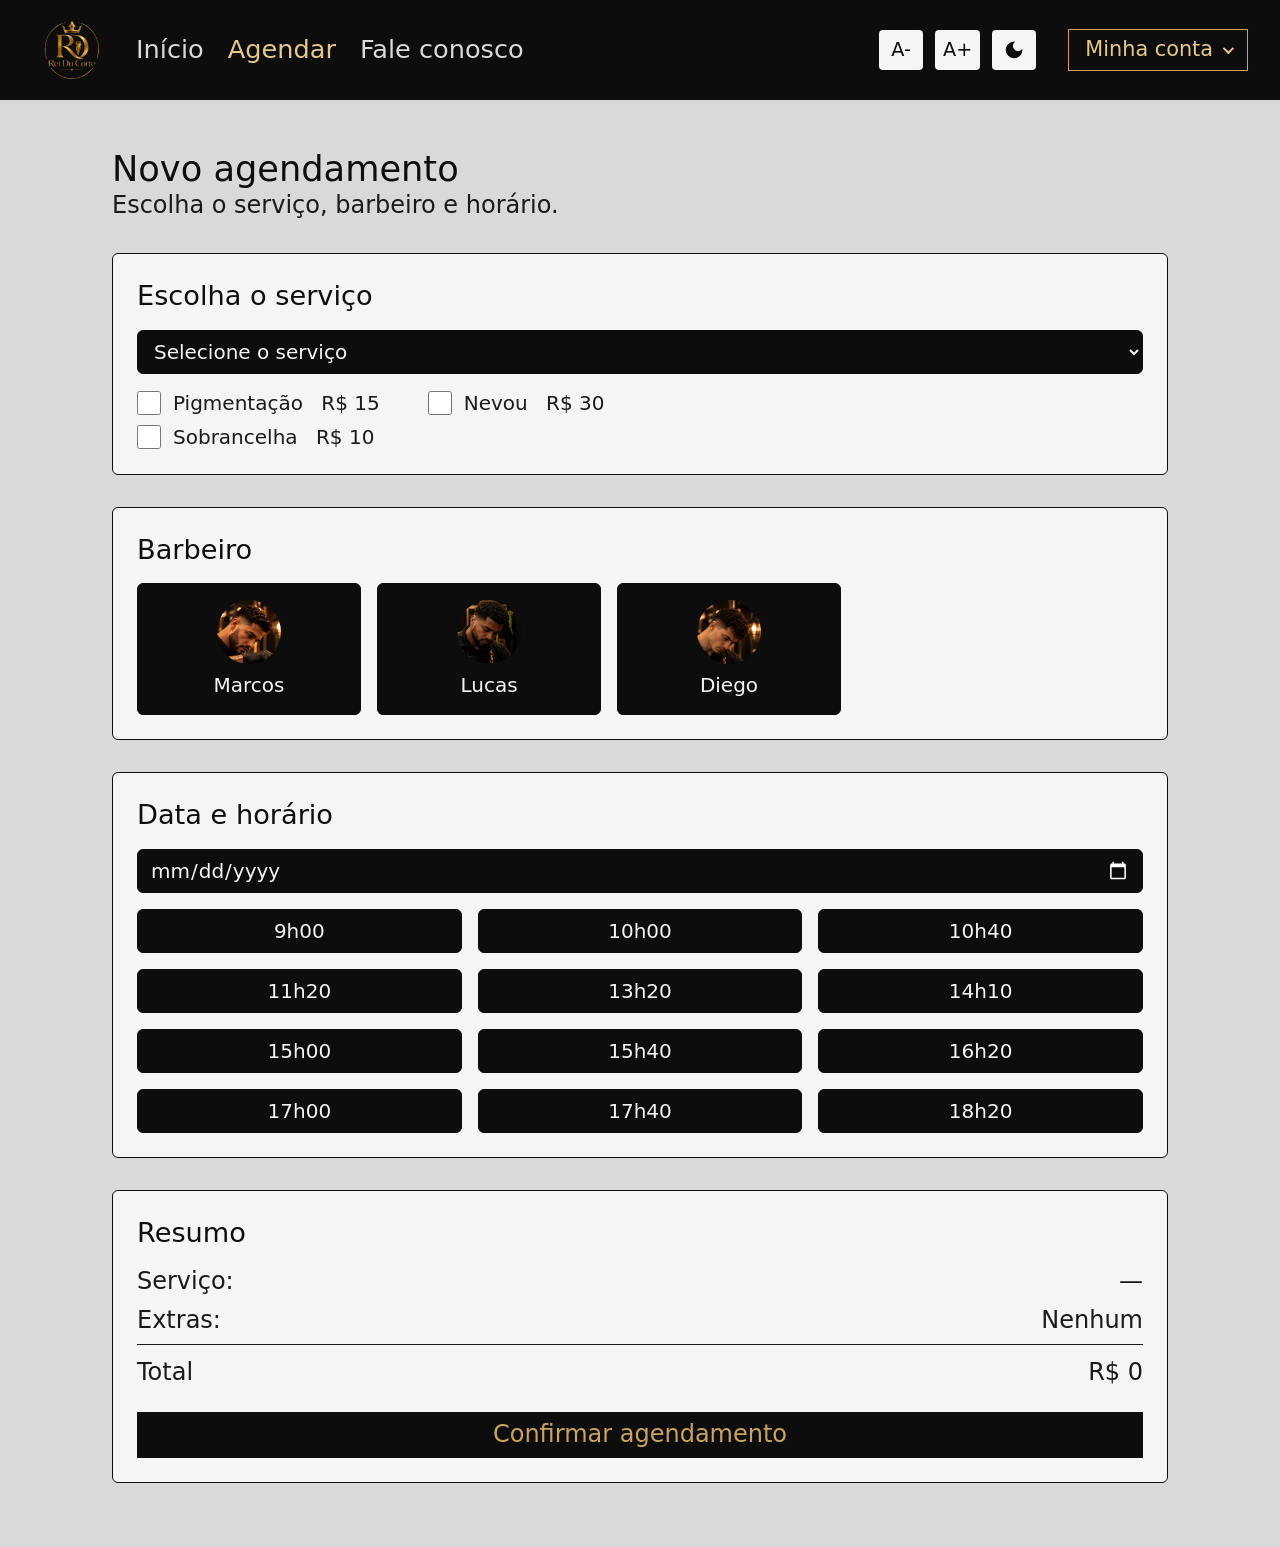
==== ReiDuCorte/agendamento.html @ 1daedd52 "Agendamento criado" ====
<!DOCTYPE html>

<!--
  CONTRATO PARA O JAVASCRIPT (js/script.js)
  Tema, fonte e persistência: mesmo contrato das outras páginas (data-tema e --escala na
  tag <html>, tema e escala no localStorage). Botões: #btn-menos, #btn-mais e #btn-tema.
  PROTEÇÃO: sem sessão, redirecionar para login.html.
  CABEÇALHO: mesmo contrato do dashboard (#usuario-nome, #usuario-logout; fechar o menu
  removendo o atributo "open" do <details>). IDs PROPOSTOS: confirmar com o colega.

  FORMULÁRIO <form id="form-agendamento" method="post"> (sem "action" de propósito)
  - Serviço ou combo: <select id="servico">. Cada <option> tem data-nome e data-preco.
  - Extras (opcionais): checkboxes name="extras" (#extra-pigmentacao, #extra-sobrancelha,
    #extra-nevou), com data-nome e data-preco.
  - Barbeiro: radios name="barbeiro" (value: marcos, lucas, diego).
  - Data: <input type="date" id="data">. O "min" (hoje) só o JS consegue colocar. O contato
    do site diz "Seg a Sáb": domingos ficam por conta do JS.
  - Horário: 12 radios name="horario" (value "09:00", "10:00"... ) numa grade de 3x4.
  - RESUMO: #resumo-servico (reserva "—"), #resumo-extras (reserva "Nenhum") e #resumo-total
    (reserva "R$ 0", com aria-live). Total = preço do serviço/combo + preço de cada extra.

  DISPONIBILIDADE: ao mudar o barbeiro ou a data, atualizar os horários (ocupados com o
  atributo "disabled") e DESMARCAR o horário escolhido. Sugestão: deixar todos desabilitados
  até haver barbeiro e data. No HTML, todos nascem habilitados.

  CONFIRMAR: validar serviço, barbeiro, data e horário (extras são opcionais); conferir de
  novo a disponibilidade; salvar no localStorage associado à conta conectada ANTES de
  redirecionar para dashboard.html. Chave e formato do registro: a combinar com o colega.
  ATENÇÃO: com "required", o navegador mostra o balão dele antes do submit chegar ao JS
  (adicione "novalidate" no <form> para controlar as mensagens). O desenho não prevê um
  lugar para mensagens de erro. Limite: dados e disponibilidade existem só naquele navegador.
  ATIVAR: descomentar a tag <script> no final do <body>.
-->

<html lang="pt-BR" data-tema="light">
<head>
  <meta charset="UTF-8">
  <meta name="viewport" content="width=device-width, initial-scale=1.0">
  <title>Novo agendamento — Rei Du Corte</title>
  <!-- A ORDEM IMPORTA: global.css → topo.css (cabeçalho) → css da página -->
  <link rel="stylesheet" href="css/global.css">
  <link rel="stylesheet" href="css/topo.css">
  <link rel="stylesheet" href="css/agendamento.css">
</head>
<body>

  <header class="topo">
    <a href="dashboard.html" class="topo__logo">
      <img src="img/logobarbearia.png" alt="Rei Du Corte — ir para o início" width="217" height="217">
    </a>
    <nav class="topo__menu" aria-label="Menu principal">
      <a href="dashboard.html">Início</a>
      <a href="agendamento.html" aria-current="page">Agendar</a>
      <a href="fale-conosco.html">Fale conosco</a>
    </nav>
    <div class="topo__acoes">
      <div class="acessibilidade" role="group" aria-label="Acessibilidade">
        <button type="button" id="btn-menos" class="btn-acess" aria-label="Diminuir fonte">A-</button>
        <button type="button" id="btn-mais" class="btn-acess" aria-label="Aumentar fonte">A+</button>
        <button type="button" id="btn-tema" class="btn-acess" aria-label="Alternar tema claro/escuro">
          <svg class="icone-lua" viewBox="0 0 24 24" aria-hidden="true" focusable="false"><path d="M21 12.79A9 9 0 1 1 11.21 3 7 7 0 0 0 21 12.79z"/></svg>
          <svg class="icone-sol" viewBox="0 0 24 24" aria-hidden="true" focusable="false"><circle cx="12" cy="12" r="5"/><path d="M12 1v2M12 21v2M4.22 4.22l1.42 1.42M18.36 18.36l1.42 1.42M1 12h2M21 12h2M4.22 19.78l1.42-1.42M18.36 5.64l1.42-1.42"/></svg>
        </button>
      </div>
      <details class="topo__usuario">
        <summary><span class="topo__nome" id="usuario-nome">Minha conta</span></summary>
        <button type="button" id="usuario-logout" class="topo__logout">Logout</button>
      </details>
    </div>
  </header>

  <main class="agendamento">
    <section class="agendamento__intro">
      <h1>Novo agendamento</h1>
      <p>Escolha o serviço, barbeiro e horário.</p>
    </section>

    <form id="form-agendamento" method="post">

      <!-- 1. Serviço e extras -->
      <section class="agendamento__bloco" aria-labelledby="titulo-servico">
        <h2 id="titulo-servico">Escolha o serviço</h2>
        <select id="servico" name="servico" aria-labelledby="titulo-servico" required>
          <option value="">Selecione o serviço</option>
          <optgroup label="Serviços">
            <option value="corte-simples" data-nome="Corte simples" data-preco="30">Corte simples — R$ 30</option>
            <option value="corte-disfarcado" data-nome="Corte disfarçado" data-preco="40">Corte disfarçado — R$ 40</option>
            <option value="corte-simples-infantil" data-nome="Corte simples infantil" data-preco="25">Corte simples infantil — R$ 25</option>
            <option value="corte-disfarcado-infantil" data-nome="Corte disfarçado infantil" data-preco="35">Corte disfarçado infantil — R$ 35</option>
            <option value="barba" data-nome="Barba" data-preco="20">Barba — R$ 20</option>
          </optgroup>
          <optgroup label="Combos">
            <option value="combo-corte-simples-barba" data-nome="Combo: corte simples + barba" data-preco="45">Combo: corte simples + barba — R$ 45</option>
            <option value="combo-corte-disfarcado-barba" data-nome="Combo: corte disfarçado + barba" data-preco="55">Combo: corte disfarçado + barba — R$ 55</option>
            <option value="combo-corte-simples-infantil" data-nome="Combo: corte simples + infantil" data-preco="50">Combo: corte simples + infantil — R$ 50</option>
            <option value="combo-corte-disfarcado-infantil" data-nome="Combo: corte disfarçado + infantil" data-preco="60">Combo: corte disfarçado + infantil — R$ 60</option>
          </optgroup>
        </select>

        <fieldset class="agendamento__extras">
          <legend class="agendamento__oculto">Extras (opcionais)</legend>
          <div>
            <input type="checkbox" id="extra-pigmentacao" name="extras" value="pigmentacao" data-nome="Pigmentação" data-preco="15">
            <label for="extra-pigmentacao">Pigmentação <span class="agendamento__preco">R$ 15</span></label>
          </div>
          <div>
            <input type="checkbox" id="extra-sobrancelha" name="extras" value="sobrancelha" data-nome="Sobrancelha" data-preco="10">
            <label for="extra-sobrancelha">Sobrancelha <span class="agendamento__preco">R$ 10</span></label>
          </div>
          <div>
            <input type="checkbox" id="extra-nevou" name="extras" value="nevou" data-nome="Nevou" data-preco="30">
            <label for="extra-nevou">Nevou <span class="agendamento__preco">R$ 30</span></label>
          </div>
        </fieldset>
      </section>

      <!-- 2. Barbeiro (radios escondidos; o <label> é o cartão) -->
      <section class="agendamento__bloco" aria-labelledby="titulo-barbeiro">
        <h2 id="titulo-barbeiro">Barbeiro</h2>
        <div class="agendamento__barbeiros" role="radiogroup" aria-labelledby="titulo-barbeiro">
          <input type="radio" id="barbeiro-marcos" name="barbeiro" value="marcos" class="agendamento__radio" required>
          <label for="barbeiro-marcos" class="agendamento__barbeiro"><img class="agendamento__foto" src="img/marcos-agend.jpg" alt="" width="64" height="64">Marcos</label>
          <input type="radio" id="barbeiro-lucas" name="barbeiro" value="lucas" class="agendamento__radio">
          <label for="barbeiro-lucas" class="agendamento__barbeiro"><img class="agendamento__foto" src="img/lucas-agend.jpg" alt="" width="64" height="64">Lucas</label>
          <input type="radio" id="barbeiro-diego" name="barbeiro" value="diego" class="agendamento__radio">
          <label for="barbeiro-diego" class="agendamento__barbeiro"><img class="agendamento__foto" src="img/diego-agend.jpg" alt="" width="64" height="64">Diego</label>
        </div>
      </section>

      <!-- 3. Data e horário -->
      <section class="agendamento__bloco" aria-labelledby="titulo-data">
        <h2 id="titulo-data">Data e horário</h2>
        <label for="data" class="agendamento__oculto">Data</label>
        <input type="date" id="data" name="data" required>

        <fieldset class="agendamento__horarios">
          <legend class="agendamento__oculto">Horário</legend>
          <input type="radio" id="h0900" name="horario" value="09:00" class="agendamento__radio" required><label for="h0900" class="agendamento__horario">9h00</label>
          <input type="radio" id="h1000" name="horario" value="10:00" class="agendamento__radio"><label for="h1000" class="agendamento__horario">10h00</label>
          <input type="radio" id="h1040" name="horario" value="10:40" class="agendamento__radio"><label for="h1040" class="agendamento__horario">10h40</label>
          <input type="radio" id="h1120" name="horario" value="11:20" class="agendamento__radio"><label for="h1120" class="agendamento__horario">11h20</label>
          <input type="radio" id="h1320" name="horario" value="13:20" class="agendamento__radio"><label for="h1320" class="agendamento__horario">13h20</label>
          <input type="radio" id="h1410" name="horario" value="14:10" class="agendamento__radio"><label for="h1410" class="agendamento__horario">14h10</label>
          <input type="radio" id="h1500" name="horario" value="15:00" class="agendamento__radio"><label for="h1500" class="agendamento__horario">15h00</label>
          <input type="radio" id="h1540" name="horario" value="15:40" class="agendamento__radio"><label for="h1540" class="agendamento__horario">15h40</label>
          <input type="radio" id="h1620" name="horario" value="16:20" class="agendamento__radio"><label for="h1620" class="agendamento__horario">16h20</label>
          <input type="radio" id="h1700" name="horario" value="17:00" class="agendamento__radio"><label for="h1700" class="agendamento__horario">17h00</label>
          <input type="radio" id="h1740" name="horario" value="17:40" class="agendamento__radio"><label for="h1740" class="agendamento__horario">17h40</label>
          <input type="radio" id="h1820" name="horario" value="18:20" class="agendamento__radio"><label for="h1820" class="agendamento__horario">18h20</label>
        </fieldset>
      </section>

      <!-- 4. Resumo e confirmação -->
      <section class="agendamento__bloco" aria-labelledby="titulo-resumo">
        <h2 id="titulo-resumo">Resumo</h2>
        <dl class="agendamento__resumo">
          <div><dt>Serviço:</dt><dd id="resumo-servico">—</dd></div>
          <div><dt>Extras:</dt><dd id="resumo-extras">Nenhum</dd></div>
          <div class="agendamento__total"><dt>Total</dt><dd id="resumo-total" aria-live="polite">R$ 0</dd></div>
        </dl>
        <button type="submit" class="btn btn--escuro agendamento__confirmar">Confirmar agendamento</button>
      </section>

    </form>
  </main>

  <!-- <script src="js/script.js" defer></script> -->
</body>
</html>
---- ReiDuCorte/css/global.css ----
:root {
  --cinza: #d9d9d9; 
  --preto: #0d0d0d;
  --escuro: #1a1a1a;
  --branco: #f5f5f5;
  --dourado: #c9a45a;
  --dourado-claro: #e5c98b;
 
  
  --escala: 1;
 

  --fundo-pagina: var(--cinza);  
  --texto: var(--escuro);         
  --titulo: var(--preto);         
  --card-fundo: var(--branco);     
  --card-titulo: var(--preto);    
  --card-texto: var(--escuro);
  
  --topo-fundo: var(--preto);
  --topo-link: var(--cinza);
}
 
 
html[data-tema="dark"] {
  color-scheme: dark;
 
  --fundo-pagina: var(--preto);
  --texto: var(--branco);
  --titulo: var(--cinza);
  --card-fundo: var(--escuro);
  --card-titulo: var(--cinza);
  --card-texto: var(--branco);

  --topo-fundo: var(--escuro);
  --topo-link: var(--dourado-claro);
}
 
 
*, *::before, *::after { box-sizing: border-box; }
 
html {
  scroll-behavior: smooth;
  font-size: calc(16px * var(--escala, 1));  
}
 
body {
  margin: 0;
  font-family: "Segoe UI", system-ui, -apple-system, Arial, sans-serif;
  background: var(--fundo-pagina);
  color: var(--texto);
  line-height: 1.3;
  overflow-wrap: break-word;
}
 
img { max-width: 100%; height: auto; display: block; }
 

:focus-visible {
  outline: 3px solid var(--dourado);
  outline-offset: 3px;
}
 

@media (max-width: 600px) {
  html { font-size: calc(15px * var(--escala, 1)); }
}
 
 
.btn-acess {
  display: flex;
  align-items: center;
  justify-content: center;
  min-width: 44px;
  height: 40px;
  padding: 0 8px;
  border: 0;
  border-radius: 4px;
  background: var(--branco);
  color: var(--preto);
  font: inherit;
  font-size: 19.2px;
  cursor: pointer;
}
 
.btn-acess:hover { background: var(--dourado); }
 
.btn-acess svg {
  width: 20px;
  height: 20px;
  fill: currentColor;
  stroke: currentColor;
  stroke-width: 2;
  stroke-linecap: round;
}
 

.icone-sol { display: none; }
html[data-tema="dark"] .icone-lua { display: none; }
html[data-tema="dark"] .icone-sol { display: block; }

.btn {
  display: inline-block;
  text-decoration: none;
  font: inherit;
  font-size: 1.5rem;
  cursor: pointer;
  padding: 2px 20px;
  border: 1px solid var(--preto);
}
 
.btn--escuro {
  background: var(--preto);
  color: var(--dourado);
}
.btn--escuro:hover { background: var(--dourado); color: var(--preto); }
 
.btn--contorno {
  background: transparent;
  color: var(--preto);
}
.btn--contorno:hover { background: var(--preto); color: var(--cinza); }
 

html[data-tema="dark"] .btn--escuro {
  background: var(--cinza);
  color: var(--preto);
  border-color: var(--cinza);
}
html[data-tema="dark"] .btn--escuro:hover { background: var(--dourado); border-color: var(--dourado); }
html[data-tema="dark"] .btn--contorno { border-color: var(--dourado); color: var(--dourado); }
html[data-tema="dark"] .btn--contorno:hover { background: var(--dourado); color: var(--preto); }
 
 
@media (prefers-reduced-motion: reduce) {
  html { scroll-behavior: auto; }
}
---- ReiDuCorte/css/topo.css ----
/* =====================================================================
   topo.css — cabeçalho COMPARTILHADO das páginas logadas
   AFETA: DASHBOARD (e, depois, agendamento, fale conosco e feedback).
   A home só entra depois da migração: ela ainda usa o cabeçalho do index.css.
   Prefixo: .topo__  |  Ordem no HTML: global.css → topo.css → css da página
   Cores por token (global.css: --topo-fundo e --topo-link). Sem regras dark.
   Fontes em px de propósito: o A+ não pode aumentar o cabeçalho.
   ===================================================================== */
 
 
/* ---------------------------------------------------------------------
   PARTE 1 — Faixa do cabeçalho                      [AFETA: TODO O TOPO]
   Mesmas regras do cabeçalho da home. --altura-topo mora aqui.
   --------------------------------------------------------------------- */
:root { --altura-topo: 100px; }
 
.topo {
  position: sticky;
  top: 0;
  z-index: 10;
  min-height: var(--altura-topo);
  display: flex;
  align-items: center;
  flex-wrap: wrap;
  gap: 8px 24px;
  padding: 8px 32px;
  background: var(--topo-fundo);   /* [TOKEN] light --preto | dark --escuro */
}
 
.topo__logo img { height: 80px; width: auto; }
 
 
/* ---------------------------------------------------------------------
   PARTE 2 — Menu                                    [AFETA: TODO O TOPO]
   [TOKEN] --topo-link. O hover usa --dourado direto (igual nos dois temas).
   A página atual (aria-current="page") fica em --dourado-claro: [Suposição]
   estilo tirado do desenho. O aria-current vem ANTES do hover: se o mouse
   passar sobre ele, o hover (--dourado) vence por vir depois.
   --------------------------------------------------------------------- */
.topo__menu { display: flex; gap: 24px; }
 
.topo__menu a {
  color: var(--topo-link);
  text-decoration: none;
  font-size: 25.6px;
}
 
.topo__menu a[aria-current="page"] { color: var(--dourado-claro); }
.topo__menu a:hover { color: var(--dourado); }
 
 
/* ---------------------------------------------------------------------
   PARTE 3 — Ações à direita (A-/A+/tema e usuário)
   margin-left: auto empurra o grupo para a direita; depende de ser o
   último item do cabeçalho. .btn-acess e os ícones estão no global.css.
   --------------------------------------------------------------------- */
.topo__acoes {
  display: flex;
  align-items: center;
  gap: 32px;
  margin-left: auto;
}
 
.acessibilidade { display: flex; gap: 12px; }
 
 
/* ---------------------------------------------------------------------
   PARTE 4 — Bloco do usuário (<details> e <summary>)   [AFETA: TODO O TOPO]
   O summary mostra o primeiro nome e uma seta; o botão de logout só
   aparece quando o <details> está aberto. O CSS lê o atributo [open]:
   quem fecha o menu (JS) tira o atributo, nunca usa classe.
   --------------------------------------------------------------------- */
.topo__usuario { position: relative; }
 
.topo__usuario > summary {
  display: flex;
  align-items: center;
  gap: 10px;
  padding: 6px 16px;
  border: 1px solid var(--dourado);
  color: var(--dourado-claro);
  font-size: 20.8px;
  list-style: none;                       /* tira o triângulo padrão */
  cursor: pointer;
}
.topo__usuario > summary::-webkit-details-marker { display: none; }   /* idem, no Safari */
 
/* Seta: um "V" feito com duas bordas. Gira quando o menu abre. */
.topo__usuario > summary::after {
  content: "";
  width: 8px;
  height: 8px;
  border-right: 2px solid currentColor;
  border-bottom: 2px solid currentColor;
  transform: rotate(45deg) translateY(-2px);
}
.topo__usuario[open] > summary::after { transform: rotate(-135deg) translateY(-2px); }
 
/* Nome longo: corta com reticências em vez de estourar o cabeçalho */
.topo__nome {
  max-width: 14ch;
  overflow: hidden;
  text-overflow: ellipsis;
  white-space: nowrap;
}
 
/* Botão de logout: aparece abaixo do summary, sem empurrar o cabeçalho */
.topo__logout {
  position: absolute;
  top: calc(100% + 4px);
  right: 0;
  min-width: 100%;
  padding: 6px 16px;
  border: 1px solid var(--dourado);
  background: var(--topo-fundo);
  color: var(--topo-link);
  font: inherit;                          /* <button> não herda a fonte sozinho */
  font-size: 20.8px;
  cursor: pointer;
}
.topo__logout:hover { color: var(--dourado); }
 
 
/* ---------------------------------------------------------------------
   PARTE 5 — Tablet (até 900px)
   --------------------------------------------------------------------- */
@media (max-width: 900px) {
  :root { --altura-topo: 84px; }
 
  .topo { padding: 8px 20px; gap: 8px 16px; }
  .topo__logo img { height: 66px; }
  .topo__menu { gap: 16px; }
  .topo__acoes { gap: 16px; }
  .topo__menu a { font-size: 20.8px; }
}
 
 
/* ---------------------------------------------------------------------
   PARTE 6 — Celular (até 600px)
   Modelo da home, em duas linhas. Em cima: logo, A-/A+/tema e usuário.
   Embaixo, na largura toda: os três links.
   --------------------------------------------------------------------- */
@media (max-width: 600px) {
  :root { --altura-topo: 112px; }
 
  .topo { padding: 8px 16px; gap: 6px 12px; }
  .topo__logo img { height: 56px; }
  .topo__menu { order: 3; width: 100%; justify-content: center; gap: 22px; }
  .topo__acoes { gap: 10px; }
  .acessibilidade { gap: 8px; }
  .topo__menu a { font-size: 19.5px; }
  .btn-acess { font-size: 18px; }
 
  .topo__usuario > summary { padding: 6px 10px; font-size: 17px; }
  .topo__nome { max-width: 7ch; }
  .topo__logout { font-size: 17px; }
}
---- ReiDuCorte/css/agendamento.css ----
/* =====================================================================
   agendamento.css — regras SÓ DA PÁGINA DE AGENDAMENTO
   AFETA: SÓ AGENDAMENTO. Prefixo: .agendamento__
   Cabeçalho: topo.css. Paleta, tokens e botões (.btn): global.css.
   Sem tokens novos e sem regras dark: fundo, blocos e títulos usam os tokens
   existentes; os controles escuros (campos, cartões, horários) usam --preto
   direto, igual nos dois temas, como nas capturas.
   Tamanhos pela escala do projeto (o Figma foi só base): [Suposição]
   ===================================================================== */


/* ---------------------------------------------------------------------
   PARTE 1 — Página, título e utilitário                [AFETA: SÓ AGENDAMENTO]
   --------------------------------------------------------------------- */
.agendamento {
  max-width: 70rem;     /* mesmo container do dashboard; em rem, cresce com o A+ */
  margin: 0 auto;
  padding: 48px 32px 64px;
}

/* O reset de margem não está no global (de propósito) */
.agendamento h1,
.agendamento h2,
.agendamento p,
.agendamento dl,
.agendamento dd { margin: 0; }   /* fieldset NÃO entra aqui: a margem dele é definida nas classes abaixo */

.agendamento__intro h1 {
  font-size: 2.2rem;
  font-weight: 400;
  line-height: 1.2;
  color: var(--titulo);       /* [TOKEN] light --preto | dark --branco */
}
.agendamento__intro p { font-size: 1.5rem; }   /* herda --texto do body */

/* Texto só para leitores de tela (rótulos que o desenho não mostra) */
.agendamento__oculto {
  position: absolute;
  width: 1px;
  height: 1px;
  overflow: hidden;
  clip: rect(0 0 0 0);
  white-space: nowrap;
}


/* ---------------------------------------------------------------------
   PARTE 2 — Blocos (Serviço, Barbeiro, Data e horário, Resumo)
   [TOKEN] --card-fundo, --card-titulo, --card-texto: os mesmos dos cards da home.
   --------------------------------------------------------------------- */
.agendamento__bloco {
  margin-top: 32px;
  padding: 24px;
  background: var(--card-fundo);
  border: 1px solid var(--preto);
  border-radius: 6px;
  color: var(--card-texto);
}

.agendamento__bloco h2 {
  margin-bottom: 16px;
  font-size: 1.7rem;
  font-weight: 400;
  color: var(--card-titulo);
}


/* ---------------------------------------------------------------------
   PARTE 3 — Campos (select e data) e extras
   Fundo --preto e texto --branco nos dois temas. "color-scheme: dark" faz o
   navegador desenhar a seta e o calendário em cores claras sobre o fundo escuro.
   --------------------------------------------------------------------- */
.agendamento__bloco select,
.agendamento__bloco input[type="date"] {
  display: block;
  width: 100%;
  height: 2.75rem;     /* ~44px: alvo de toque recomendado */
  padding: 0 12px;
  font: inherit;       /* <select> e <input> não herdam a fonte sozinhos */
  font-size: 1.25rem;  /* >=16px evita o zoom automático do iOS */
  color: var(--branco);
  background: var(--preto);
  border: 1px solid var(--preto);
  border-radius: 6px;
  color-scheme: dark;
}

/* Extras: 2 linhas, preenchendo por coluna (Pigmentação e Sobrancelha | Nevou) */
.agendamento__extras {
  display: grid;
  grid-auto-flow: column;
  grid-template-rows: repeat(2, auto);
  justify-content: start;
  gap: 8px 48px;
  margin: 16px 0 0;
  padding: 0;
  border: 0;
  min-width: 0;
}

.agendamento__extras div { display: flex; align-items: center; gap: 12px; }

.agendamento__extras input {
  width: 1.5rem;
  height: 1.5rem;
  margin: 0;
  accent-color: var(--dourado);
}

.agendamento__extras label { font-size: 1.25rem; }
.agendamento__preco { margin-left: 12px; }


/* ---------------------------------------------------------------------
   PARTE 4 — Opções selecionáveis (barbeiros e horários)
   Os <input type="radio"> ficam escondidos e o <label> ao lado vira o cartão.
   O estado vem do próprio radio: ":checked" (escolhido) e ":disabled" (ocupado).
   Quem desabilita ou desmarca é o JS, pelos atributos, nunca por classe.
   --------------------------------------------------------------------- */
.agendamento__radio {
  position: absolute;
  opacity: 0;
  pointer-events: none;
}

/* O foco do teclado aparece no cartão (o radio está escondido) */
.agendamento__radio:focus-visible + label {
  outline: 3px solid var(--dourado);
  outline-offset: 3px;
}

/* Barbeiros */
.agendamento__barbeiros {
  display: grid;
  grid-template-columns: repeat(auto-fit, minmax(10rem, 14rem));   /* [Suposição] 3 em linha no desktop */
  gap: 16px;
}

.agendamento__barbeiro {
  display: flex;
  flex-direction: column;
  align-items: center;
  gap: 8px;
  padding: 16px;
  background: var(--preto);
  color: var(--branco);
  border: 1px solid var(--preto);
  border-radius: 6px;
  font-size: 1.25rem;
  cursor: pointer;
}

.agendamento__radio:checked + .agendamento__barbeiro { border-color: var(--dourado); }

/* Foto do barbeiro em círculo. O recorte quadrado (400x400) já vem pronto em img/.
   object-fit: cover preenche o círculo; o fundo dourado só aparece se a foto falhar. */
.agendamento__foto {
  width: 4rem;
  height: 4rem;
  border-radius: 50%;
  object-fit: cover;
  background: var(--dourado-claro);
}

/* Horários: grade de 3 colunas x 4 linhas */
.agendamento__horarios {
  display: grid;
  grid-template-columns: repeat(3, 1fr);
  gap: 16px;
  margin: 16px 0 0;
  padding: 0;
  border: 0;
  min-width: 0;
}

.agendamento__horario {
  display: block;
  padding: 8px 0;
  text-align: center;
  background: var(--preto);
  color: var(--branco);
  border: 1px solid var(--preto);
  border-radius: 6px;
  font-size: 1.25rem;
  cursor: pointer;
}

.agendamento__radio:not(:disabled) + .agendamento__horario:hover { border-color: var(--dourado); }

/* Escolhido: fundo dourado e texto escuro [Suposição] */
.agendamento__radio:checked + .agendamento__horario {
  background: var(--dourado);
  color: var(--preto);
  border-color: var(--dourado);
}

/* Ocupado: apagado e riscado (a cor sozinha não basta para quem não enxerga cores) */
.agendamento__radio:disabled + .agendamento__horario {
  opacity: 0.4;
  text-decoration: line-through;
  cursor: not-allowed;
}


/* ---------------------------------------------------------------------
   PARTE 5 — Resumo e botão de confirmar
   O botão usa .btn .btn--escuro do global (troca de cor por tema já resolvida lá).
   --------------------------------------------------------------------- */
.agendamento__resumo { font-size: 1.5rem; }

.agendamento__resumo > div {
  display: flex;
  justify-content: space-between;
  gap: 16px;
  margin-top: 8px;
}

.agendamento__resumo dd { text-align: right; }

/* Linha acima do total, na cor do texto (aparece nos dois temas) */
.agendamento__total {
  margin-top: 16px;
  padding-top: 12px;
  border-top: 1px solid var(--card-texto);
}

.agendamento__confirmar {
  display: block;
  width: 100%;
  margin-top: 24px;
  padding: 6px 20px;    /* altura ~45px, igual à dos campos */
}


/* ---------------------------------------------------------------------
   PARTE 6 — Tablet e celular
   --------------------------------------------------------------------- */
@media (max-width: 900px) {
  .agendamento { padding: 32px 20px 48px; }
}

@media (max-width: 600px) {
  .agendamento { padding: 24px 16px 48px; }
  .agendamento__bloco { padding: 16px; }

  /* Extras em coluna única */
  .agendamento__extras { grid-auto-flow: row; grid-template-rows: none; }

  .agendamento__horarios { gap: 8px; }   /* continua 3 colunas, como no desenho */
}
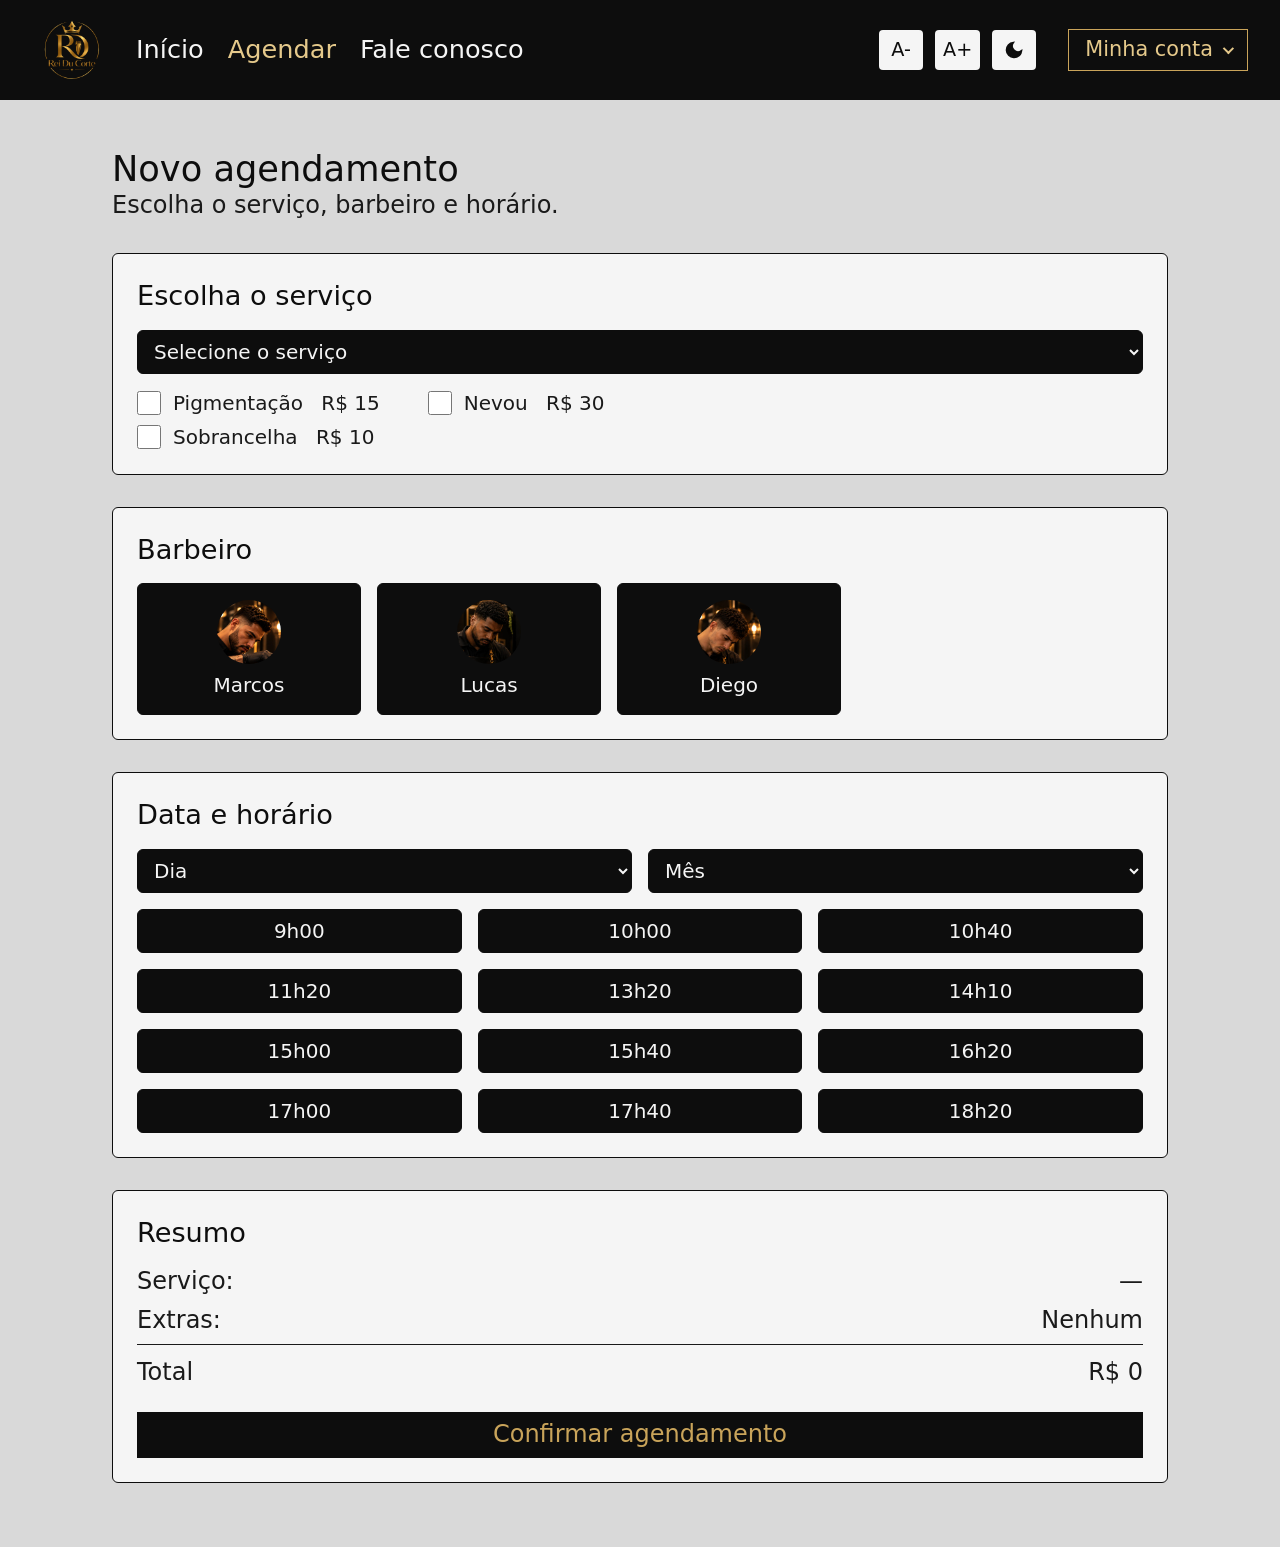
==== commit 2da9499e: "Correções na página de agendamento" ====
--- a/ReiDuCorte/agendamento.html
+++ b/ReiDuCorte/agendamento.html
@@ -13,17 +13,27 @@
   - Extras (opcionais): checkboxes name="extras" (#extra-pigmentacao, #extra-sobrancelha,
     #extra-nevou), com data-nome e data-preco.
   - Barbeiro: radios name="barbeiro" (value: marcos, lucas, diego).
-  - Data: <input type="date" id="data">. O "min" (hoje) só o JS consegue colocar. O contato
-    do site diz "Seg a Sáb": domingos ficam por conta do JS.
+  - DATA: só DIA e MÊS, em dois <select>: #dia (name="dia") e #mes (name="mes"). Não existe
+    campo de ano: o ano é fixo em 2026 (regra interna). O antigo #data NÃO existe mais: a data
+    completa resulta da COMBINAÇÃO dos dois campos. Os valores têm zero à esquerda ("01".."31"
+    e "01".."12"), para compor 2026-MM-DD sem converter nada. O HTML traz os 31 dias e os 12
+    meses; o JS ajusta as listas. O contato do site diz "Seg a Sáb": domingos ficam com o JS.
   - Horário: 12 radios name="horario" (value "09:00", "10:00"... ) numa grade de 3x4.
   - RESUMO: #resumo-servico (reserva "—"), #resumo-extras (reserva "Nenhum") e #resumo-total
     (reserva "R$ 0", com aria-live). Total = preço do serviço/combo + preço de cada extra.
 
-  DISPONIBILIDADE: ao mudar o barbeiro ou a data, atualizar os horários (ocupados com o
+  REGRAS DE DATA (JS):
+  - Atualizar a lista de dias sempre que o mês mudar. 2026 não é bissexto: fevereiro tem 28 dias.
+  - Usar só datas válidas de 2026 que não sejam anteriores à data local atual.
+  - Não oferecer mês sem nenhuma data futura válida (remover essas opções de #mes). Depois de
+    31/12/2026 não sobra nenhum mês: tratar esse caso.
+  - Compor a data completa em ISO (YYYY-MM-DD) para disponibilidade, registro e dashboard.
+
+  DISPONIBILIDADE: ao mudar o barbeiro, o mês ou o dia, atualizar os horários (ocupados com o
   atributo "disabled") e DESMARCAR o horário escolhido. Sugestão: deixar todos desabilitados
-  até haver barbeiro e data. No HTML, todos nascem habilitados.
-
-  CONFIRMAR: validar serviço, barbeiro, data e horário (extras são opcionais); conferir de
+  até haver barbeiro, mês e dia. No HTML, todos nascem habilitados.
+
+  CONFIRMAR: validar serviço, barbeiro, data completa e horário (extras são opcionais); conferir de
   novo a disponibilidade; salvar no localStorage associado à conta conectada ANTES de
   redirecionar para dashboard.html. Chave e formato do registro: a combinar com o colega.
   ATENÇÃO: com "required", o navegador mostra o balão dele antes do submit chegar ao JS
@@ -130,8 +140,60 @@
       <!-- 3. Data e horário -->
       <section class="agendamento__bloco" aria-labelledby="titulo-data">
         <h2 id="titulo-data">Data e horário</h2>
-        <label for="data" class="agendamento__oculto">Data</label>
-        <input type="date" id="data" name="data" required>
+        <!-- Só dia e mês: o ano (2026) é regra interna e não aparece. Ver o contrato no topo. -->
+        <div class="agendamento__data">
+          <label for="dia" class="agendamento__oculto">Dia</label>
+          <select id="dia" name="dia" required>
+            <option value="">Dia</option>
+            <option value="01">1</option>
+            <option value="02">2</option>
+            <option value="03">3</option>
+            <option value="04">4</option>
+            <option value="05">5</option>
+            <option value="06">6</option>
+            <option value="07">7</option>
+            <option value="08">8</option>
+            <option value="09">9</option>
+            <option value="10">10</option>
+            <option value="11">11</option>
+            <option value="12">12</option>
+            <option value="13">13</option>
+            <option value="14">14</option>
+            <option value="15">15</option>
+            <option value="16">16</option>
+            <option value="17">17</option>
+            <option value="18">18</option>
+            <option value="19">19</option>
+            <option value="20">20</option>
+            <option value="21">21</option>
+            <option value="22">22</option>
+            <option value="23">23</option>
+            <option value="24">24</option>
+            <option value="25">25</option>
+            <option value="26">26</option>
+            <option value="27">27</option>
+            <option value="28">28</option>
+            <option value="29">29</option>
+            <option value="30">30</option>
+            <option value="31">31</option>
+          </select>
+          <label for="mes" class="agendamento__oculto">Mês</label>
+          <select id="mes" name="mes" required>
+            <option value="">Mês</option>
+            <option value="01">Janeiro</option>
+            <option value="02">Fevereiro</option>
+            <option value="03">Março</option>
+            <option value="04">Abril</option>
+            <option value="05">Maio</option>
+            <option value="06">Junho</option>
+            <option value="07">Julho</option>
+            <option value="08">Agosto</option>
+            <option value="09">Setembro</option>
+            <option value="10">Outubro</option>
+            <option value="11">Novembro</option>
+            <option value="12">Dezembro</option>
+          </select>
+        </div>
 
         <fieldset class="agendamento__horarios">
           <legend class="agendamento__oculto">Horário</legend>
--- a/ReiDuCorte/css/global.css
+++ b/ReiDuCorte/css/global.css
@@ -18,7 +18,7 @@
   --card-texto: var(--escuro);
   
   --topo-fundo: var(--preto);
-  --topo-link: var(--cinza);
+  --topo-link: var(--branco);
 }
  
  
@@ -31,9 +31,8 @@
   --card-fundo: var(--escuro);
   --card-titulo: var(--cinza);
   --card-texto: var(--branco);
-
   --topo-fundo: var(--escuro);
-  --topo-link: var(--dourado-claro);
+  --topo-link: var(--branco);
 }
  
  
--- a/ReiDuCorte/css/topo.css
+++ b/ReiDuCorte/css/topo.css
@@ -46,7 +46,7 @@
 }
  
 .topo__menu a[aria-current="page"] { color: var(--dourado-claro); }
-.topo__menu a:hover { color: var(--dourado); }
+.topo__menu a:hover { color: var(--dourado-claro); }
  
  
 /* ---------------------------------------------------------------------
--- a/ReiDuCorte/css/agendamento.css
+++ b/ReiDuCorte/css/agendamento.css
@@ -66,12 +66,11 @@
 
 
 /* ---------------------------------------------------------------------
-   PARTE 3 — Campos (select e data) e extras
+   PARTE 3 — Campos (selects) e extras
    Fundo --preto e texto --branco nos dois temas. "color-scheme: dark" faz o
-   navegador desenhar a seta e o calendário em cores claras sobre o fundo escuro.
-   --------------------------------------------------------------------- */
-.agendamento__bloco select,
-.agendamento__bloco input[type="date"] {
+   navegador desenhar a seta em cor clara sobre o fundo escuro.
+   --------------------------------------------------------------------- */
+.agendamento__bloco select {
   display: block;
   width: 100%;
   height: 2.75rem;     /* ~44px: alvo de toque recomendado */
@@ -83,6 +82,21 @@
   border: 1px solid var(--preto);
   border-radius: 6px;
   color-scheme: dark;
+}
+
+/* Dia e mês lado a lado; sem espaço, o segundo desce, sem passar do cartão.
+   O estilo dos campos é o da regra acima (nada duplicado). Os <label> ficam
+   escondidos (.agendamento__oculto) e não ocupam espaço. */
+.agendamento__data {
+  display: flex;
+  flex-wrap: wrap;
+  gap: 16px;
+}
+
+.agendamento__data select {
+  flex: 1 1 6rem;   /* cada campo quer 9rem; se os dois não couberem, o segundo desce */
+  width: auto;      /* a largura vem do flex (a regra comum põe 100%) */
+  min-width: 0;
 }
 
 /* Extras: 2 linhas, preenchendo por coluna (Pigmentação e Sobrancelha | Nevou) */
@@ -150,7 +164,10 @@
   cursor: pointer;
 }
 
-.agendamento__radio:checked + .agendamento__barbeiro { border-color: var(--dourado); }
+.agendamento__radio:checked + .agendamento__barbeiro { 
+  border-color: var(--dourado);
+  border-width: 3px;  
+}
 
 /* Foto do barbeiro em círculo. O recorte quadrado (400x400) já vem pronto em img/.
    object-fit: cover preenche o círculo; o fundo dourado só aparece se a foto falhar. */
